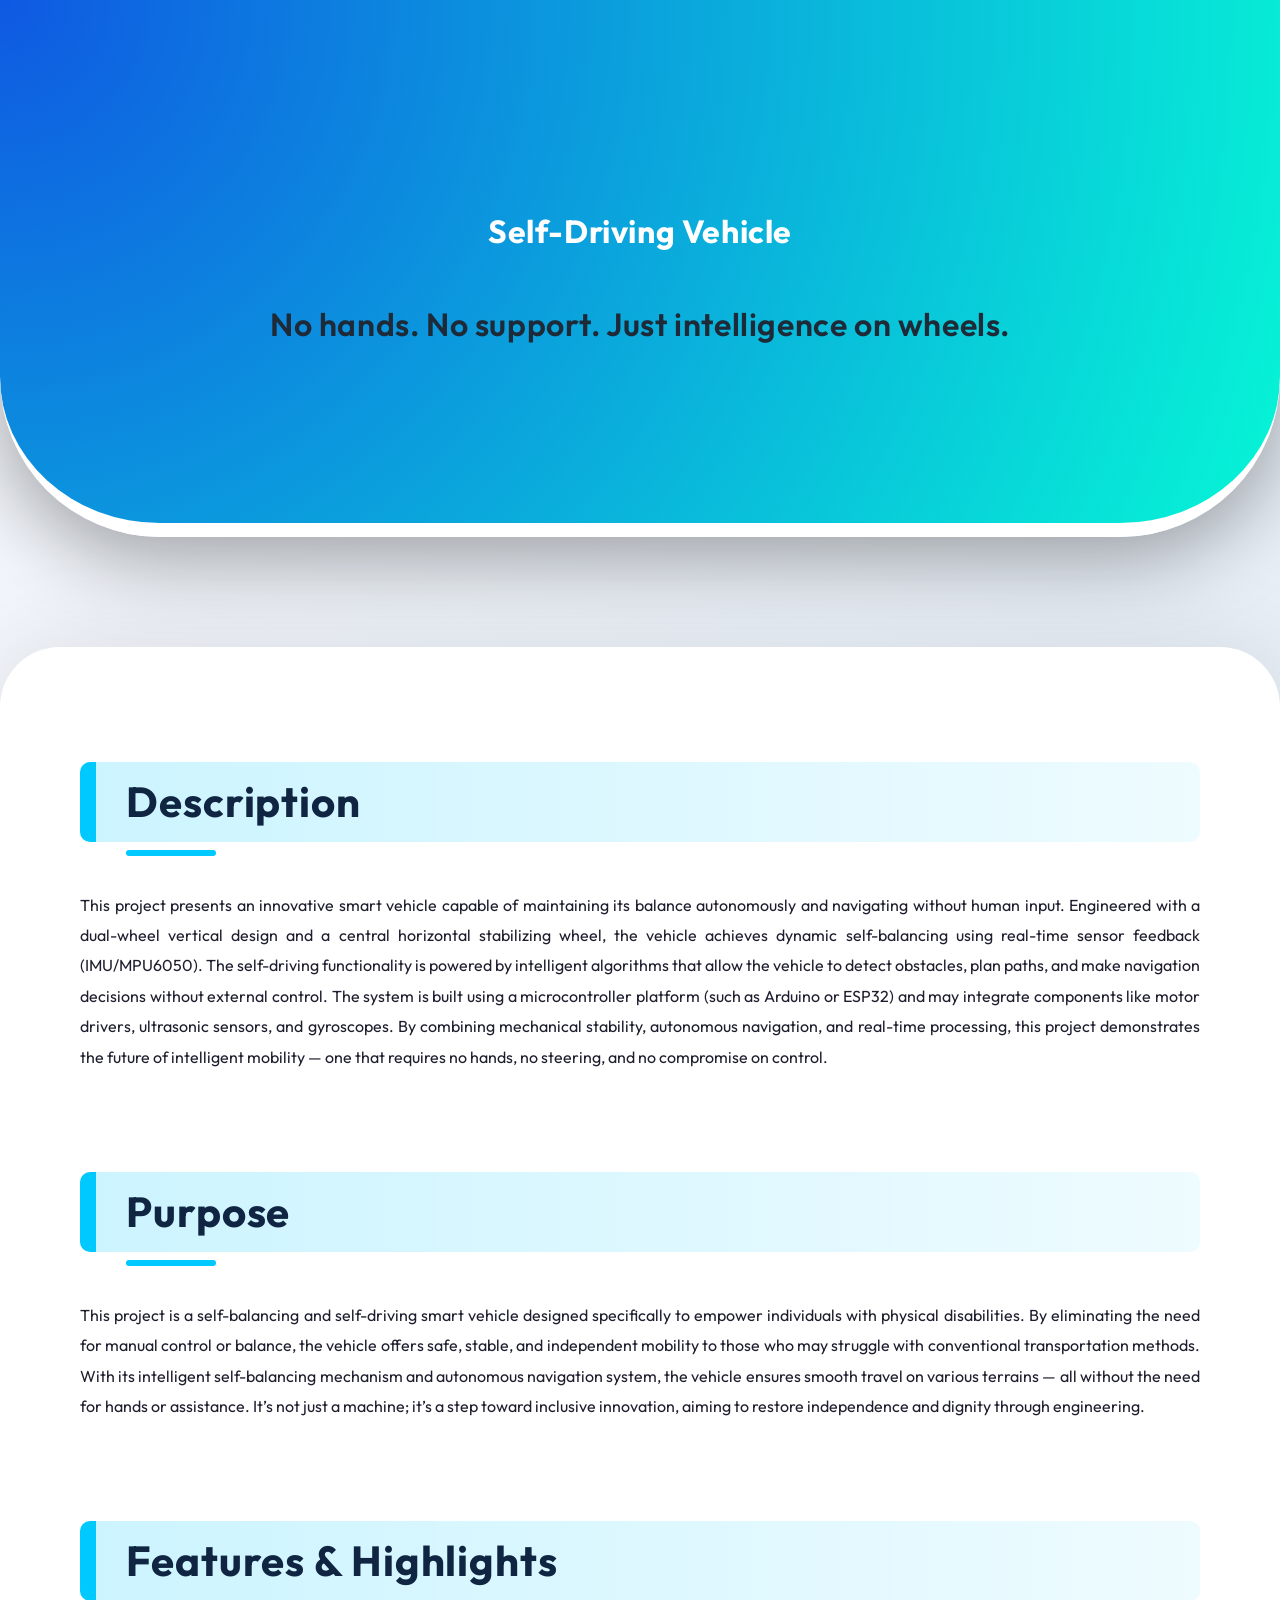
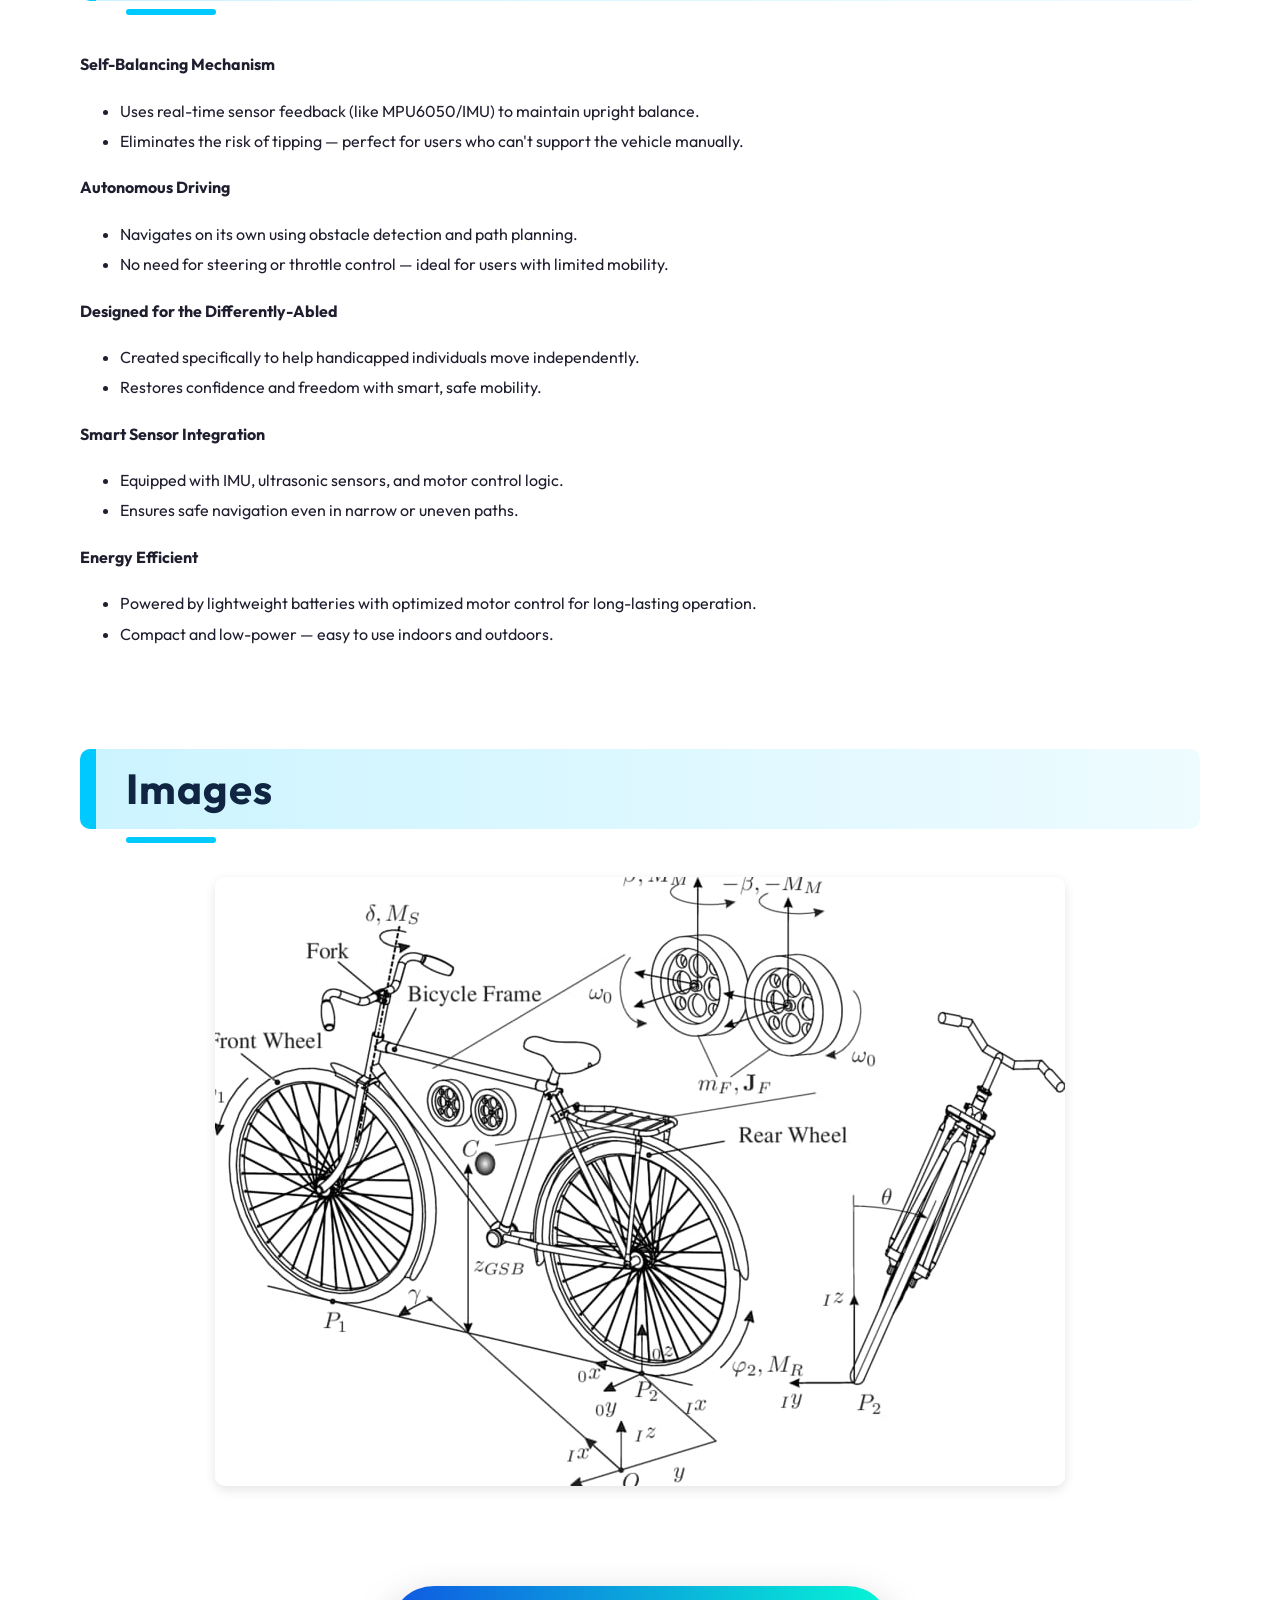
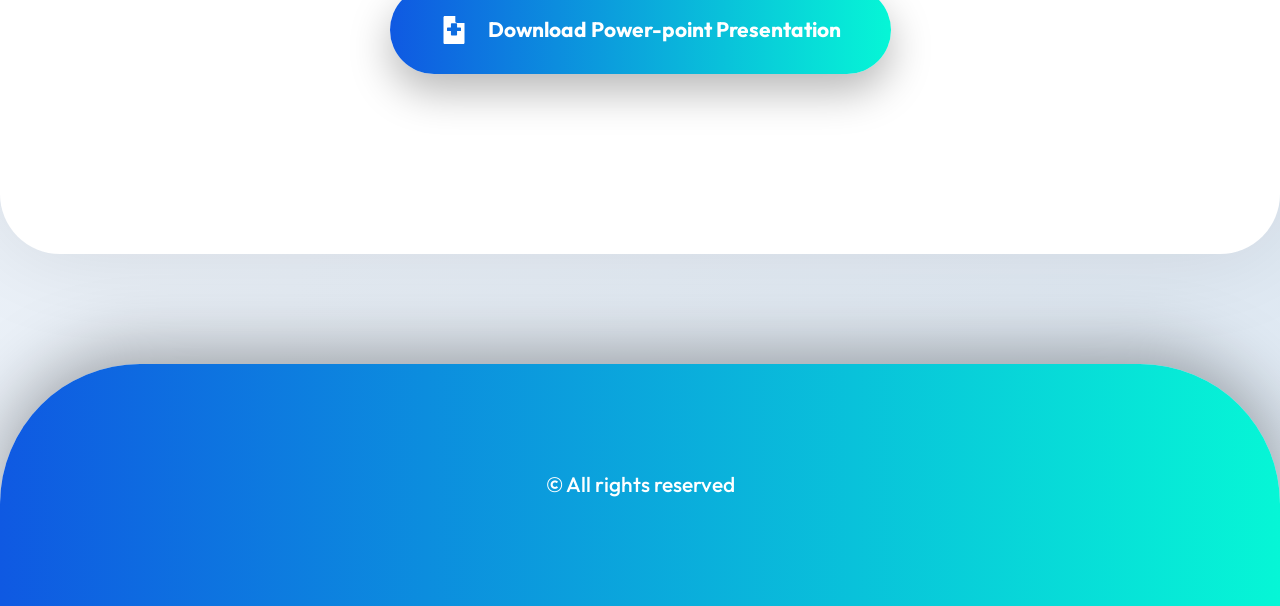
==== Ev.html @ 121fd0f8 "Add files via upload" ====
<!DOCTYPE html>
<html lang="en">

<head>
  <meta charset="UTF-8" />
  <meta name="viewport" content="width=device-width, initial-scale=1.0" />
  <title>EV</title>
  <link href="https://fonts.googleapis.com/css2?family=Outfit:wght@400;600;700&display=swap" rel="stylesheet">
  <link rel="stylesheet" href="style.css" />
  <script src="https://cdn.jsdelivr.net/npm/aos@2.3.4/dist/aos.js"></script>
  <link href="https://cdn.jsdelivr.net/npm/aos@2.3.4/dist/aos.css" rel="stylesheet">
  <link rel="icon" href="K7.png" type="image/png">
</head>

<body>
      <header>
      <!--<a href="index.html">Home</a>-->
      <h1>Self-Driving Vehicle</h1>
      <h3>No hands. No support. Just intelligence on wheels.</h3>
    </header>
  <div class="container">


    <section class="About">
      <h2>Description</h2>
      <p>
        This project presents an innovative smart vehicle capable of maintaining its balance autonomously and navigating
        without human input.
        Engineered with a dual-wheel vertical design and a central horizontal stabilizing wheel, the vehicle achieves
        dynamic self-balancing using real-time sensor feedback (IMU/MPU6050).
        The self-driving functionality is powered by intelligent algorithms that allow the vehicle to detect obstacles,
        plan paths, and make navigation decisions without external control.
        The system is built using a microcontroller platform (such as Arduino or ESP32) and may integrate components
        like motor drivers, ultrasonic sensors, and gyroscopes.
        By combining mechanical stability, autonomous navigation, and real-time processing, this project demonstrates
        the future of intelligent mobility — one that requires no hands, no steering, and no compromise on control.
      </p>
    </section>

    <section class="Purpose">
      <h2>Purpose</h2>
      <p>
        This project is a self-balancing and self-driving smart vehicle designed specifically to empower individuals
        with physical disabilities.
        By eliminating the need for manual control or balance, the vehicle offers safe, stable, and independent mobility
        to those who may struggle with conventional transportation methods.
        With its intelligent self-balancing mechanism and autonomous navigation system, the vehicle ensures smooth
        travel on various terrains — all without the need for hands or assistance.
        It’s not just a machine; it’s a step toward inclusive innovation, aiming to restore independence and dignity
        through engineering.
      </p>
    </section>

    <section>
      <h2>Features & Highlights</h2>

      <p><strong>Self-Balancing Mechanism</strong></p>
      <ul>
        <li>Uses real-time sensor feedback (like MPU6050/IMU) to maintain upright balance.</li>
        <li>Eliminates the risk of tipping — perfect for users who can't support the vehicle manually.</li>
      </ul>

      <p><strong>Autonomous Driving</strong></p>
      <ul>
        <li>Navigates on its own using obstacle detection and path planning.</li>
        <li>No need for steering or throttle control — ideal for users with limited mobility.</li>
      </ul>

      <p><strong>Designed for the Differently-Abled</strong></p>
      <ul>
        <li>Created specifically to help handicapped individuals move independently.</li>
        <li>Restores confidence and freedom with smart, safe mobility.</li>
      </ul>

      <p><strong>Smart Sensor Integration</strong></p>
      <ul>
        <li>Equipped with IMU, ultrasonic sensors, and motor control logic.</li>
        <li>Ensures safe navigation even in narrow or uneven paths.</li>
      </ul>

      <p><strong>Energy Efficient</strong></p>
      <ul>
        <li>Powered by lightweight batteries with optimized motor control for long-lasting operation.</li>
        <li>Compact and low-power — easy to use indoors and outdoors.</li>
      </ul>
    </section>
    <section>
      <h2>Images</h2>
      <img src="idea.jpg" alt="Self-Driving Vehicle" class="feature-img">
    </section>
    <section class="ppt-download">
  <a href="EV-1.pptx" download class="ppt-btn">
    <svg class="svgIcon" xmlns="http://www.w3.org/2000/svg" viewBox="0 0 384 512">
      <path d="M216 0H24C10.7 0 0 10.7 0 24V488c0 13.3 10.7 24 24 24H360c13.3 0 24-10.7 24-24V128H248c-17.7 0-32-14.3-32-32V0zM320 264c0 6.6-5.4 12-12 12H248v68c0 6.6-5.4 12-12 12h-88c-6.6 0-12-5.4-12-12v-68h-60c-6.6 0-12-5.4-12-12v-40c0-6.6 5.4-12 12-12h60v-68c0-6.6 5.4-12 12-12h88c6.6 0 12 5.4 12 12v68h60c6.6 0 12 5.4 12 12v40z"/>
    </svg>
    <span>Download Power-point Presentation</span>
  </a>
    </section>

  </div>
      <!-- Footer -->
    <footer>
      <p>&copy; All rights reserved</p>
    </footer>

    <div id="progress-bar"></div>
  <script src="script.js"></script>
</body>

</html>
---- style.css ----
@import url('https://fonts.googleapis.com/css2?family=Outfit:wght@400;600;700&display=swap');

body {
  font-family: 'Outfit', sans-serif;
  margin: 0;
  padding: 0;
  background: linear-gradient(to bottom right, #f4f7fc, #dfe9f3);
  color: #1e1e2f;
  line-height: 1.9;
  scroll-behavior: smooth;
  transition: background 0.5s ease;
}

header {
  background: radial-gradient(circle at top left, #0f59e2, #06f6d6);
  color: white;
  padding: 180px 20px 140px;
  text-align: center;
  box-shadow: 0 22px 80px rgba(0, 0, 0, 0.35);
  border-bottom: 14px solid #ffffff;
  border-radius: 0 0 160px 160px;
  position: relative;
  overflow: hidden;
  letter-spacing: 0.6px;
}

header::after {
  content: "";
  position: absolute;
  bottom: -32px;
  left: 50%;
  transform: translateX(-50%);
  width: 200px;
  height: 12px;
  background: white;
  border-radius: 100px;
}

.profile-pic {
  width: 220px;
  height: 220px;
  border-radius: 50%;
  object-fit: cover;
  margin-bottom: 28px;
  border: 6px solid white;
  box-shadow: 0 18px 50px rgba(0, 0, 0, 0.55);
  transition: transform 0.4s ease;
}

.profile-pic:hover {
  transform: scale(1.1);
}

.container {
  max-width: 1200px;
  margin: 110px auto;
  padding: 80px;
  background: #ffffff;
  border-radius: 60px;
  box-shadow: 0 0 100px rgba(0, 0, 0, 0.1);
  text-align: justify;
  animation: fadeIn 1.2s ease-in-out;
}

@keyframes fadeIn {
  from { opacity: 0; transform: translateY(30px); }
  to { opacity: 1; transform: translateY(0); }
}

section {
  margin-bottom: 100px;
}

h2 {
  color: #102542;
  font-size: 42px;
  border-left: 16px solid #00c9ff;
  padding-left: 30px;
  margin-bottom: 48px;
  font-weight: 700;
  position: relative;
  letter-spacing: 0.9px;
  background: linear-gradient(to right, #00c9ff33, #00c9ff11);
  border-radius: 10px;
}

h2::after {
  content: '';
  position: absolute;
  bottom: -14px;
  left: 30px;
  width: 90px;
  height: 6px;
  background: #00c9ff;
  border-radius: 3px;
}

footer {
  text-align: center;
  padding: 80px;
  background: linear-gradient(to right, #0f59e2, #06f6d6);
  color: white;
  font-size: 21px;
  font-weight: 500;
  border-radius: 140px 140px 0 0;
  box-shadow: 0 -12px 70px rgba(0, 0, 0, 0.35);
}

ul {
  padding-left: 40px;
  list-style-type: disc;
}

button,
.resume-btn {
  background: linear-gradient(to right, #0f59e2, #06f6d6);
  color: white;
  padding: 24px 50px;
  font-size: 21px;
  font-weight: 700;
  border: none;
  border-radius: 90px;
  cursor: pointer;
  transition: all 0.35s ease-in-out;
  box-shadow: 0 18px 42px rgba(0, 0, 0, 0.28);
  font-family: 'Outfit', sans-serif;
  display: inline-flex;
  align-items: center;
  gap: 20px;
  text-decoration: none;
}

button,
.ppt-btn {
  background: linear-gradient(to right, #0f59e2, #06f6d6);
  color: white;
  padding: 24px 50px;
  font-size: 21px;
  font-weight: 700;
  border: none;
  border-radius: 90px;
  cursor: pointer;
  transition: all 0.35s ease-in-out;
  box-shadow: 0 18px 42px rgba(0, 0, 0, 0.28);
  font-family: 'Outfit', sans-serif;
  display: inline-flex;
  align-items: center;
  gap: 20px;
  text-decoration: none;
}

button:hover,
.resume-btn:hover {
  transform: translateY(-6px) scale(1.05);
  background: linear-gradient(to right, #06f6d6, #0f59e2);
}

.resume-btn .svgIcon {
  width: 28px;
  height: 28px;
  fill: white;
}


button:hover,
.ppt-btn:hover {
  transform: translateY(-6px) scale(1.05);
  background: linear-gradient(to right, #06f6d6, #0f59e2);
}

.ppt-btn .svgIcon {
  width: 28px;
  height: 28px;
  fill: white;
}


h3 {
  font-size: 32px;
  color: #1e2a38;
  font-weight: 600;
  margin-bottom: 28px;
}

.skill-bar {
  background: #e0e0e0;
  border-radius: 90px;
  overflow: hidden;
  height: 36px;
  margin-bottom: 36px;
}

.skill-bar .fill {
  background: linear-gradient(to right, #0f59e2, #06f6d6);
  height: 100%;
  text-align: right;
  padding-right: 22px;
  color: white;
  font-weight: bold;
  line-height: 36px;
  transition: width 1s ease-in-out;
}

#progress-bar {
  position: fixed;
  top: 0;
  left: 0;
  height: 6px;
  background: #00d2ff;
  width: 0%;
  z-index: 9999;
  box-shadow: 0 2px 12px #00d2ff;
}

.project-btn {
  background: linear-gradient(to right, #06f6d6, #0f59e2);
  font-size: 22px;
  font-weight: 700;
  padding: 24px 52px;
  border-radius: 70px;
  box-shadow: 0 18px 44px rgba(0, 0, 0, 0.25);
}

.project-btn:hover {
  background: linear-gradient(to right, #0f59e2, #06f6d6);
  transform: scale(1.1);
}

.project-btn .icon-wrap {
  margin-left: 20px;
  width: 46px;
  height: 46px;
  background: white;
  color: #3f5efb;
  border-radius: 50%;
  display: flex;
  align-items: center;
  justify-content: center;
}

.social-bar {
  position: fixed;
  top: 50%;
  left: 0;
  transform: translateY(-50%);
  background: linear-gradient(to right, #0f59e2, #06f6d6);
  padding: 24px;
  border-radius: 0 24px 24px 0;
  box-shadow: 2px 2px 22px rgba(0, 0, 0, 0.25);
}

.social-bar a {
  display: block;
  color: white;
  margin: 20px 0;
  text-decoration: none;
  font-weight: 700;
  font-size: 20px;
}

.resume-download {
  display: flex;
  justify-content: center;
  margin: 100px 0;
}

.ppt-download {
  display: flex;
  justify-content: center;
  margin: 100px 0;
}

.contact form {
  display: flex;
  flex-direction: column;
  gap: 36px;
}

.contact input,
.contact textarea {
  padding: 26px;
  border-radius: 22px;
  border: 1px solid #ccc;
  font-size: 21px;
  outline-color: #00d2ff;
  font-family: 'Outfit', sans-serif;
  box-shadow: 0 6px 14px rgba(0, 0, 0, 0.05);
}

.contact .button {
  background: linear-gradient(to right, #0f59e2, #06f6d6);
  border: none;
  color: white;
  font-weight: bold;
  font-size: 21px;
  padding: 26px;
  border-radius: 28px;
  cursor: pointer;
  box-shadow: 0 16px 36px rgba(0, 0, 0, 0.3);
  transition: 0.3s;
}

.contact .button:hover {
  background: linear-gradient(to right, #06f6d6, #0f59e2);
  transform: translateY(-4px);
}

.feedback textarea {
  width: 100%;
  padding: 26px;
  border-radius: 22px;
  border: 1px solid #ccc;
  font-size: 21px;
  margin-bottom: 22px;
  font-family: 'Outfit', sans-serif;
}

.feature-img {
  max-width: 100%;
  height: auto;
  display: block;
  margin: 20px auto;
  border-radius: 10px;
  box-shadow: 0 4px 12px rgba(0,0,0,0.1);
}
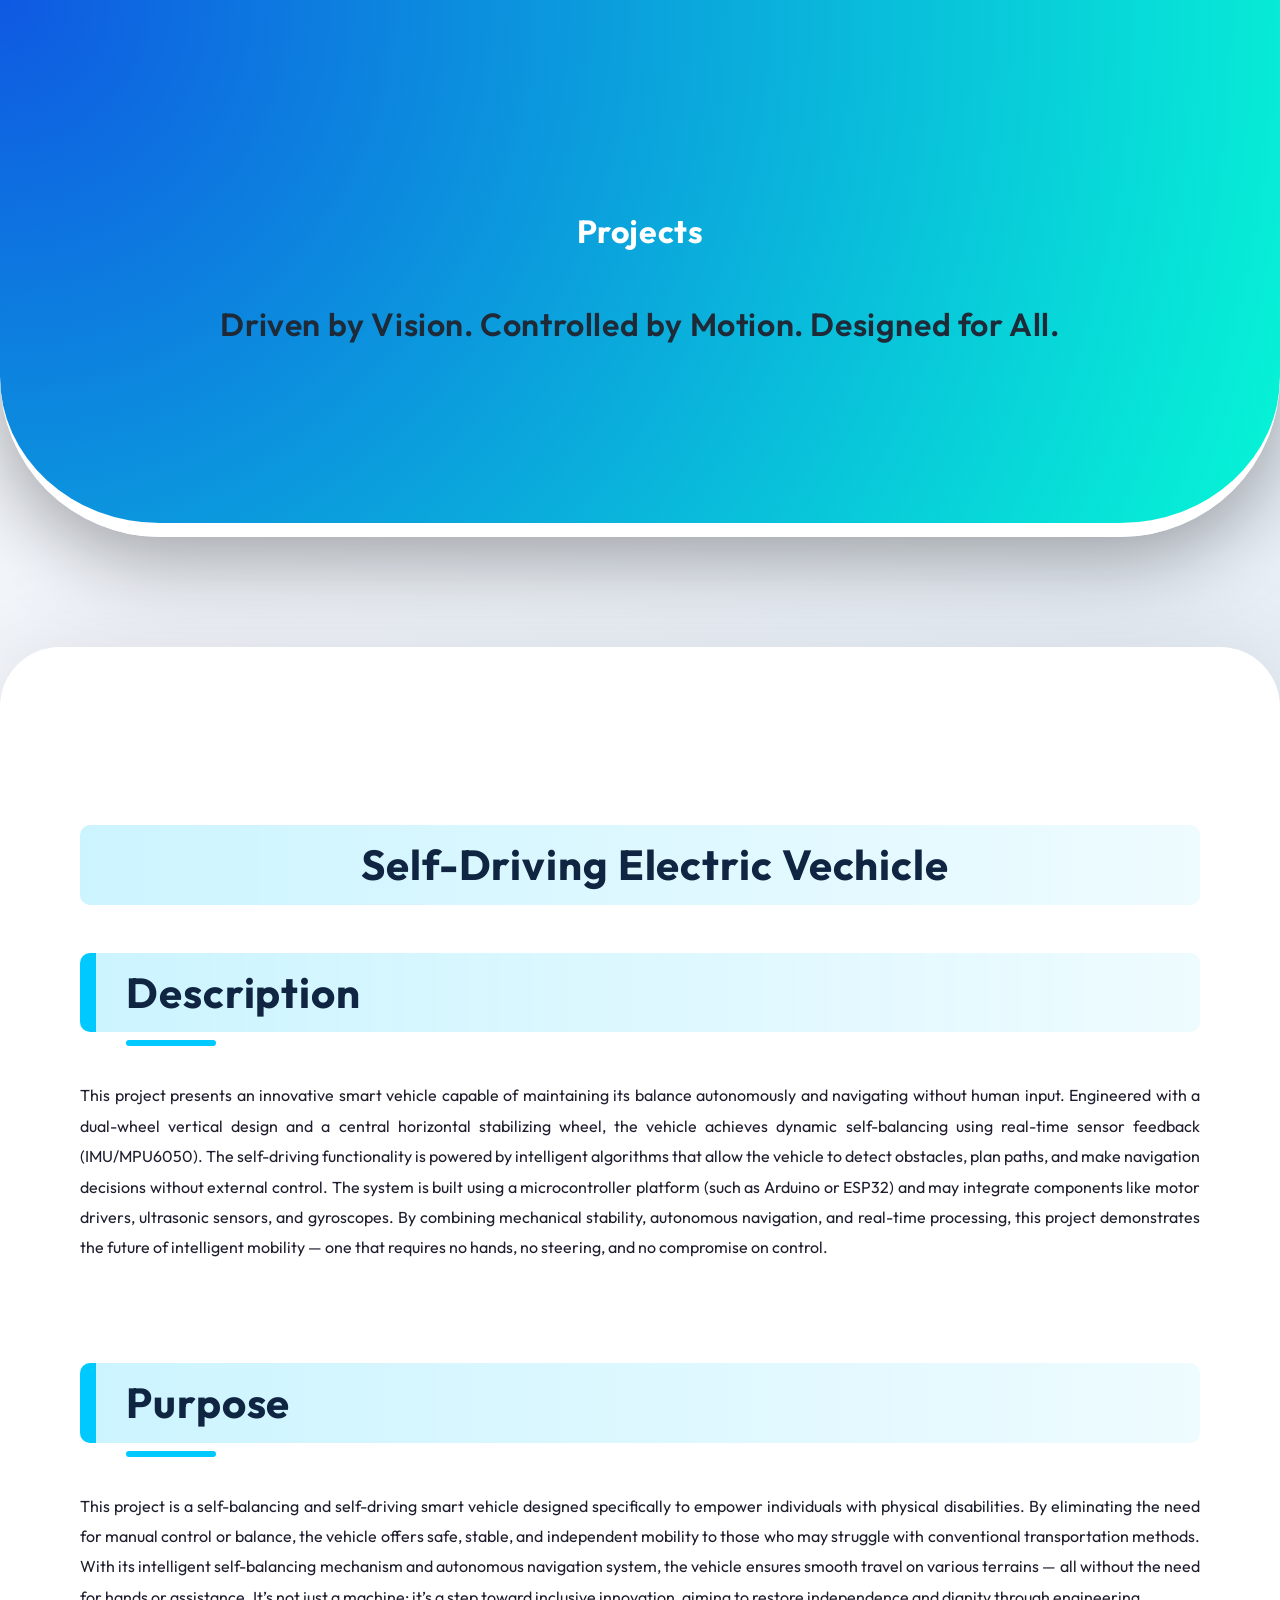
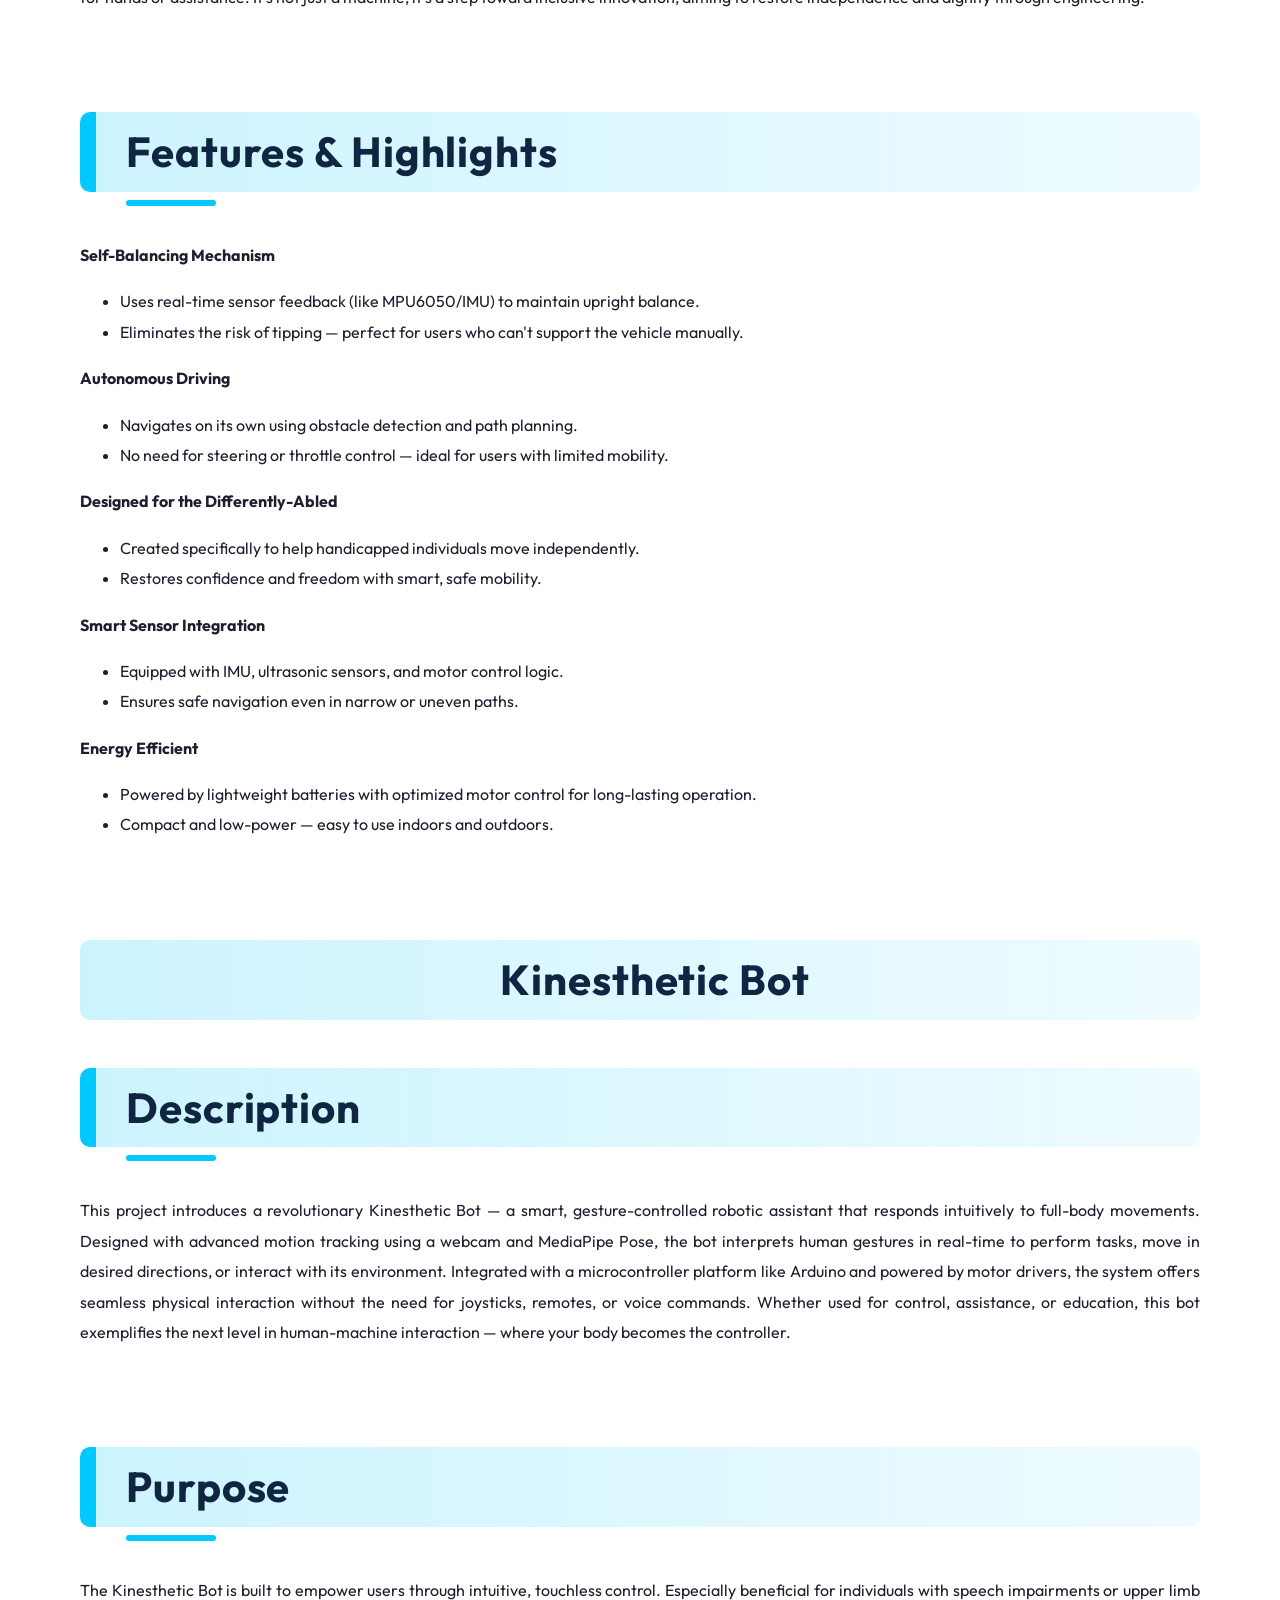
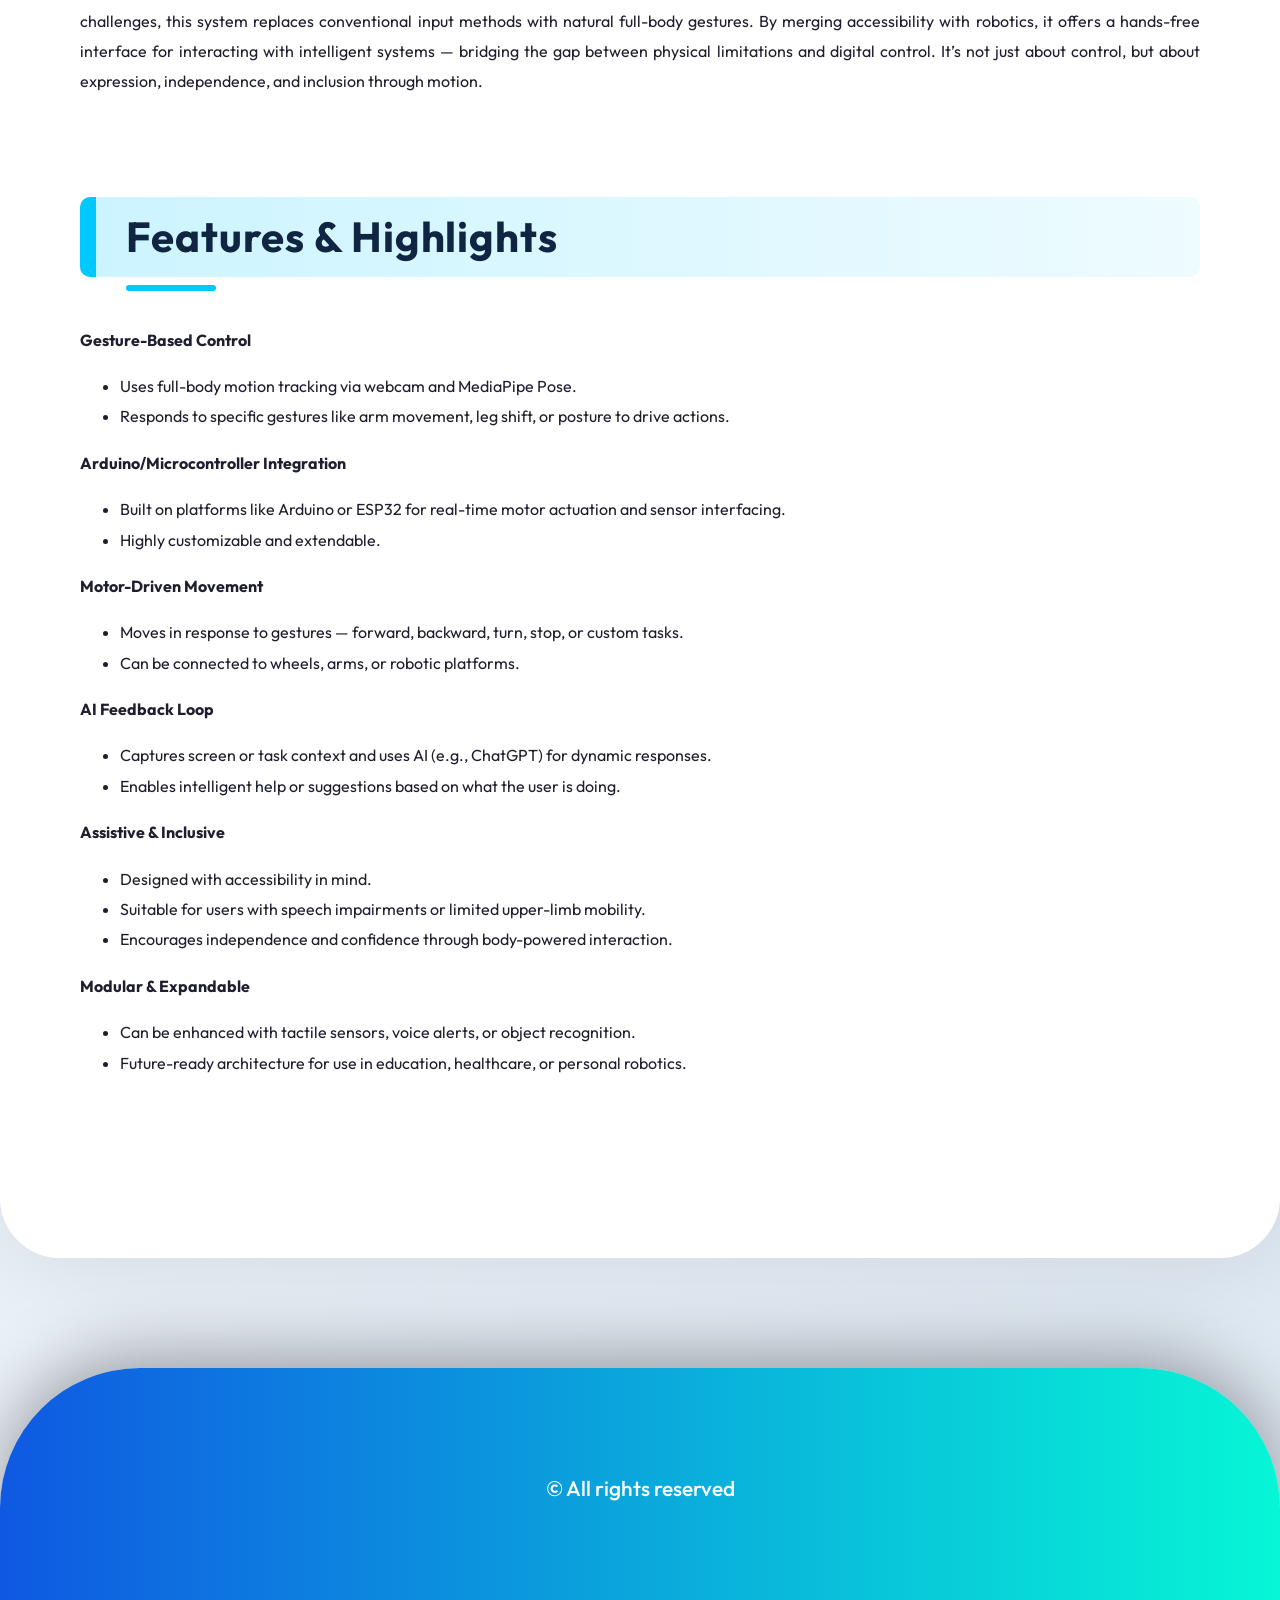
==== commit 7da87cee: "Add files via upload" ====
--- a/Ev.html
+++ b/Ev.html
@@ -15,12 +15,12 @@
 <body>
       <header>
       <!--<a href="index.html">Home</a>-->
-      <h1>Self-Driving Vehicle</h1>
-      <h3>No hands. No support. Just intelligence on wheels.</h3>
+      <h1>Projects</h1>
+      <h3>Driven by Vision. Controlled by Motion. Designed for All.</h3>
     </header>
   <div class="container">
-
-
+<section class="EV">
+  <h6>Self-Driving Electric Vechicle</h6>
     <section class="About">
       <h2>Description</h2>
       <p>
@@ -84,18 +84,71 @@
         <li>Compact and low-power — easy to use indoors and outdoors.</li>
       </ul>
     </section>
-    <section>
-      <h2>Images</h2>
-      <img src="idea.jpg" alt="Self-Driving Vehicle" class="feature-img">
+</section>
+<section class="Bot">
+<h6>Kinesthetic Bot</h6>
+
+ <section class="About">
+      <h2>Description</h2>
+      <p>
+        This project introduces a revolutionary Kinesthetic Bot — a smart, gesture-controlled robotic assistant that responds intuitively to full-body movements. 
+        Designed with advanced motion tracking using a webcam and MediaPipe Pose, the bot interprets human gestures in real-time to perform tasks, move in desired directions, or interact with its environment. 
+        Integrated with a microcontroller platform like Arduino and powered by motor drivers, the system offers seamless physical interaction without the need for joysticks, remotes, or voice commands. Whether used for control, assistance, or education, this bot exemplifies the next level in human-machine interaction — where your body becomes the controller.
+      </p>
     </section>
-    <section class="ppt-download">
-  <a href="EV-1.pptx" download class="ppt-btn">
-    <svg class="svgIcon" xmlns="http://www.w3.org/2000/svg" viewBox="0 0 384 512">
-      <path d="M216 0H24C10.7 0 0 10.7 0 24V488c0 13.3 10.7 24 24 24H360c13.3 0 24-10.7 24-24V128H248c-17.7 0-32-14.3-32-32V0zM320 264c0 6.6-5.4 12-12 12H248v68c0 6.6-5.4 12-12 12h-88c-6.6 0-12-5.4-12-12v-68h-60c-6.6 0-12-5.4-12-12v-40c0-6.6 5.4-12 12-12h60v-68c0-6.6 5.4-12 12-12h88c6.6 0 12 5.4 12 12v68h60c6.6 0 12 5.4 12 12v40z"/>
-    </svg>
-    <span>Download Power-point Presentation</span>
-  </a>
+
+    <section class="Purpose">
+      <h2>Purpose</h2>
+      <p>
+       The Kinesthetic Bot is built to empower users through intuitive, touchless control. 
+       Especially beneficial for individuals with speech impairments or upper limb challenges, this system replaces conventional input methods with natural full-body gestures. 
+       By merging accessibility with robotics, it offers a hands-free interface for interacting with intelligent systems — bridging the gap between physical limitations and digital control. 
+       It’s not just about control, but about expression, independence, and inclusion through motion.
     </section>
+
+     <section>
+      <h2>Features & Highlights</h2>
+
+      <p><strong>Gesture-Based Control</strong></p>
+      <ul>
+        <li>Uses full-body motion tracking via webcam and MediaPipe Pose.</li>
+        <li>Responds to specific gestures like arm movement, leg shift, or posture to drive actions.</li>
+      </ul>
+
+      <p><strong> Arduino/Microcontroller Integration</strong></p>
+      <ul>
+        <li>Built on platforms like Arduino or ESP32 for real-time motor actuation and sensor interfacing.</li>
+        <li>Highly customizable and extendable.</li>
+      </ul>
+
+      <p><strong>Motor-Driven Movement</strong></p>
+      <ul>
+        <li>Moves in response to gestures — forward, backward, turn, stop, or custom tasks.</li>
+        <li>Can be connected to wheels, arms, or robotic platforms.</li>
+      </ul>
+
+      <p><strong>AI Feedback Loop</strong></p>
+      <ul>
+        <li>Captures screen or task context and uses AI (e.g., ChatGPT) for dynamic responses.</li>
+        <li>Enables intelligent help or suggestions based on what the user is doing.</li>
+      </ul>
+
+      <p><strong>Assistive & Inclusive</strong></p>
+      <ul>
+        <li>Designed with accessibility in mind.</li>
+        <li>Suitable for users with speech impairments or limited upper-limb mobility.</li>
+        <li>Encourages independence and confidence through body-powered interaction.</li>
+      </ul>
+
+     <p><strong>Modular & Expandable</strong></p>
+      <ul>
+        <li>Can be enhanced with tactile sensors, voice alerts, or object recognition.</li>
+        <li>Future-ready architecture for use in education, healthcare, or personal robotics.</li>
+      </ul>
+
+    </section>
+
+</section>
 
   </div>
       <!-- Footer -->
--- a/style.css
+++ b/style.css
@@ -72,6 +72,21 @@
   margin-bottom: 100px;
 }
 
+h6 {
+  color: #102542;
+  font-size: 42px;
+
+  text-align: center;
+  padding-left: 30px;
+  margin-bottom: 48px;
+  font-weight: 700;
+  position: relative;
+  letter-spacing: 0.9px;
+  background: linear-gradient(to right, #00c9ff33, #00c9ff11);
+  border-radius: 10px;
+}
+
+
 h2 {
   color: #102542;
   font-size: 42px;
